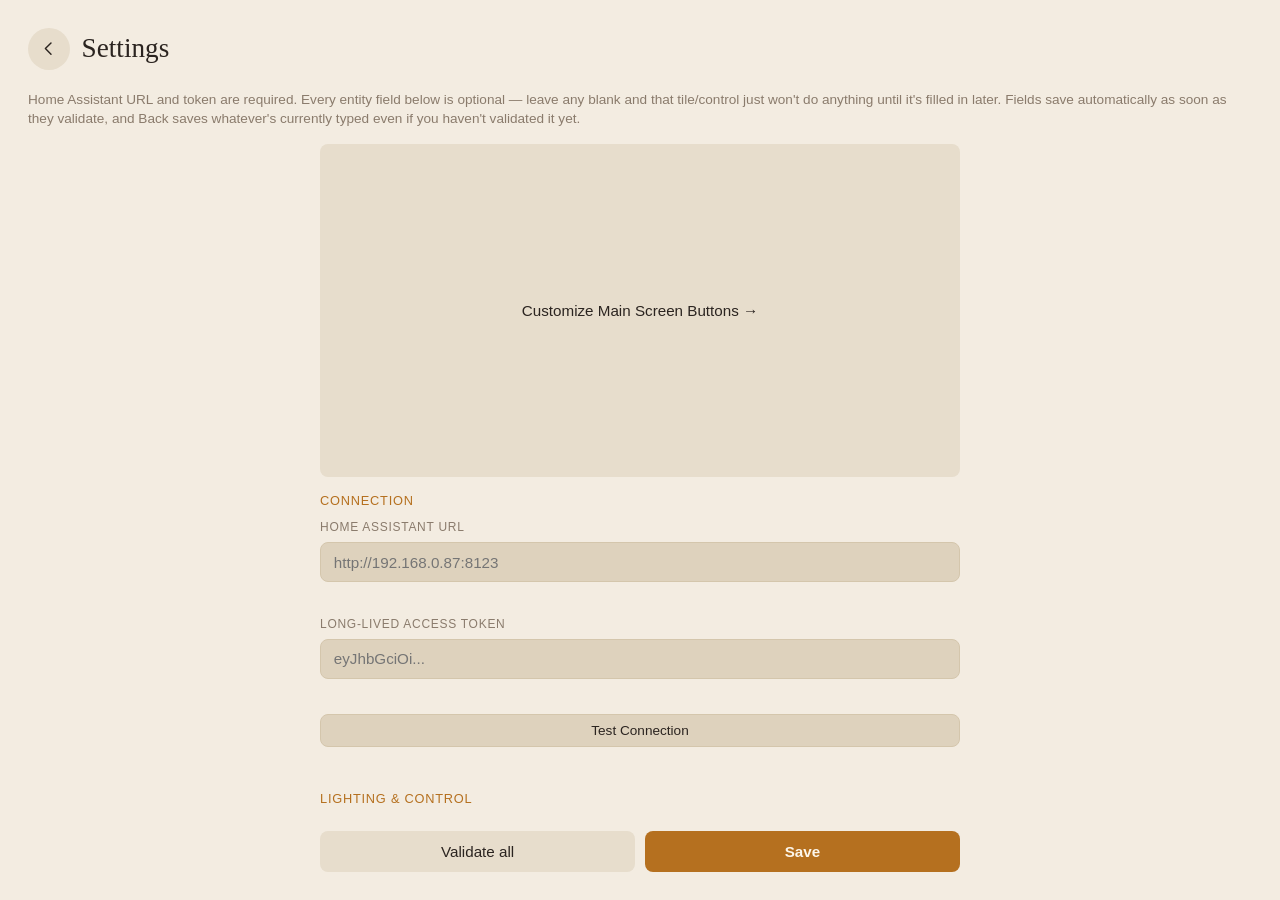
==== app/index.html @ 32ea3edb "Build the button-customization feature into the real app Implements the button-config-screen mockup:" ====
<!doctype html>
<html lang="en">
<head>
<meta charset="utf-8">
<meta name="viewport" content="width=device-width, initial-scale=1, maximum-scale=1, user-scalable=no">
<title>Kiosk Alarm Clock</title>
<link rel="stylesheet" href="css/tokens.css">
<style>
  .stage {
    position: relative;
    display: flex;
    flex-direction: column;
    width: 100%;
    height: 100vh;
    padding: clamp(1rem, 3vw, 2.25rem);
    background:
      radial-gradient(ellipse 70% 55% at 50% 32%, var(--panel-2) 0%, var(--ground) 72%);
    animation: fade-in 500ms ease-out both;
  }

  @media (prefers-reduced-motion: reduce) {
    .stage { animation: none; }
  }

  @keyframes fade-in {
    from { opacity: 0; }
    to { opacity: 1; }
  }

  /* ---------- status row ---------- */

  .status-row {
    display: flex;
    align-items: flex-start;
    justify-content: space-between;
    gap: 0.75rem;
  }

  .pills {
    display: flex;
    flex-wrap: wrap;
    gap: 0.5rem;
  }

  .status-actions {
    display: flex;
    align-items: center;
    gap: 0.5rem;
    flex: none;
  }

  .pill {
    display: inline-flex;
    align-items: center;
    gap: 0.4em;
    padding: 0.45em 0.85em 0.45em 0.65em;
    border-radius: 999px;
    background: var(--panel);
    color: var(--muted);
    font-size: clamp(0.75rem, 1.3vw, 0.95rem);
    letter-spacing: 0.02em;
    box-shadow: 0 1px 0 var(--shadow) inset, 0 2px 6px var(--shadow);
  }

  .pill svg { width: 1em; height: 1em; flex: none; }

  .pill--alarm {
    color: var(--ink);
    border: none;
    cursor: pointer;
    transition: transform 120ms ease, background 120ms ease;
  }
  .pill--alarm svg { color: var(--accent); }
  .pill--alarm:active { transform: translateY(1px); background: var(--panel-2); }

  .pill--vacation { opacity: 0.85; }
  .pill[hidden] { display: none; }

  .theme-toggle,
  .settings-btn {
    display: inline-flex;
    align-items: center;
    justify-content: center;
    width: clamp(2.4rem, 4.2vw, 3rem);
    height: clamp(2.4rem, 4.2vw, 3rem);
    border-radius: 999px;
    border: none;
    background: var(--panel);
    color: var(--accent);
    cursor: pointer;
    box-shadow: 0 1px 0 var(--shadow) inset, 0 2px 6px var(--shadow);
    flex: none;
  }

  .theme-toggle svg, .settings-btn svg { width: 55%; height: 55%; }
  .theme-toggle .icon-moon { display: none; }
  :root[data-theme="light"] .theme-toggle .icon-sun { display: block; }
  :root[data-theme="light"] .theme-toggle .icon-moon { display: none; }
  :root[data-theme="dark"] .theme-toggle .icon-sun { display: none; }
  :root[data-theme="dark"] .theme-toggle .icon-moon { display: block; }

  .theme-toggle:focus-visible,
  .settings-btn:focus-visible,
  .connection-status:focus-visible,
  .tile:focus-visible {
    outline: 2px solid var(--accent);
    outline-offset: 3px;
  }

  /* ---------- connection status ---------- */

  .connection-status {
    display: inline-flex;
    align-items: center;
    justify-content: center;
    width: clamp(2.4rem, 4.2vw, 3rem);
    height: clamp(2.4rem, 4.2vw, 3rem);
    border-radius: 999px;
    border: none;
    background: var(--panel);
    color: var(--accent);
    cursor: pointer;
    box-shadow: 0 1px 0 var(--shadow) inset, 0 2px 6px var(--shadow);
    flex: none;
  }

  .connection-status svg { width: 55%; height: 55%; }
  .connection-status .conn-icon-broken { display: none; }

  .connection-status[data-state="offline"] {
    color: var(--muted);
    animation: connection-pulse 2.4s ease-in-out infinite;
  }

  .connection-status[data-state="offline"] .conn-icon-normal { display: none; }
  .connection-status[data-state="offline"] .conn-icon-broken { display: block; }
  .connection-status[data-state="offline"] .conn-crack { stroke: var(--accent); }

  @media (prefers-reduced-motion: reduce) {
    .connection-status[data-state="offline"] { animation: none; }
  }

  @keyframes connection-pulse {
    0%, 100% { opacity: 1; }
    50% { opacity: 0.45; }
  }

  /* ---------- clock ---------- */

  .clock {
    display: flex;
    align-items: center;
    justify-content: center;
    gap: clamp(0.5rem, 1.6vw, 1.1rem);
    margin: auto 0;
    cursor: pointer;
    transition: transform 120ms ease;
  }

  .clock:active { transform: scale(0.99); }

  .clock:focus-visible {
    outline: 2px solid var(--accent);
    outline-offset: 6px;
    border-radius: 0.5rem;
  }

  .flap-group {
    display: flex;
    gap: clamp(0.35rem, 1vw, 0.6rem);
  }

  .flap-digit {
    position: relative;
    width: clamp(3rem, 17vw, 13.5rem);
    height: clamp(4.5rem, 27.4vw, 21.8rem);
    perspective: 60rem;
  }

  .flap-face {
    position: absolute;
    inset: 0;
    display: flex;
    align-items: center;
    justify-content: center;
    background: var(--panel);
    border-radius: 0.35rem;
    box-shadow: 0 6px 18px var(--shadow), inset 0 0 0 1px var(--hinge);
    backface-visibility: hidden;
    transform-origin: 50% 50%;
    will-change: transform;
  }

  .flap-face span {
    font-family: Georgia, "Noto Serif", "Times New Roman", serif;
    font-size: clamp(3rem, 17vw, 13.5rem);
    line-height: 1;
    color: var(--ink);
    font-variant-numeric: tabular-nums;
    text-shadow: 0 0 22px color-mix(in srgb, var(--accent) 28%, transparent);
  }

  .flap-digit::after {
    content: "";
    position: absolute;
    left: 0.15rem;
    right: 0.15rem;
    top: calc(50% - 1px);
    height: 2px;
    background: var(--hinge);
    z-index: 3;
    pointer-events: none;
  }

  .flap-face--top { transition: transform 150ms ease-in; }

  @media (prefers-reduced-motion: reduce) {
    .flap-face--top { transition: none; }
  }

  .colon {
    display: flex;
    flex-direction: column;
    gap: clamp(0.6rem, 2.2vw, 1.3rem);
    justify-content: center;
  }

  .colon span {
    width: clamp(0.5rem, 1.6vw, 0.9rem);
    height: clamp(0.5rem, 1.6vw, 0.9rem);
    border-radius: 999px;
    background: var(--accent);
    opacity: 0.85;
    animation: pulse 2s ease-in-out infinite;
  }

  @media (prefers-reduced-motion: reduce) {
    .colon span { animation: none; }
  }

  @keyframes pulse {
    0%, 100% { opacity: 0.85; }
    50% { opacity: 0.35; }
  }

  .meridiem {
    align-self: flex-end;
    margin-bottom: clamp(0.6rem, 2vw, 1.4rem);
    font-size: clamp(1rem, 2.2vw, 1.5rem);
    letter-spacing: 0.08em;
    color: var(--muted);
  }

  .date {
    text-align: center;
    margin: clamp(1.25rem, 5vh, 2.5rem) 0;
    font-size: clamp(0.9rem, 1.8vw, 1.15rem);
    letter-spacing: 0.06em;
    text-transform: uppercase;
    color: var(--muted);
  }

  /* ---------- buttons ---------- */

  .buttons {
    display: grid;
    grid-template-columns: repeat(6, minmax(0, 1fr));
    gap: clamp(0.5rem, 1.4vw, 1rem);
    max-width: 54rem;
    margin: 0 auto;
    width: 100%;
  }

  .tile {
    display: flex;
    flex-direction: column;
    align-items: center;
    justify-content: center;
    gap: 0.5rem;
    padding: clamp(0.7rem, 2vw, 1.1rem) 0.4rem;
    border: none;
    border-radius: 0.6rem;
    background: var(--panel);
    color: var(--ink);
    cursor: pointer;
    box-shadow: 0 1px 0 var(--shadow) inset, 0 3px 8px var(--shadow);
    transition: transform 120ms ease, background 120ms ease;
  }

  .tile:active {
    transform: translateY(2px) scale(0.98);
    background: var(--panel-2);
  }

  .tile svg {
    width: clamp(1.3rem, 3.4vw, 1.9rem);
    height: clamp(1.3rem, 3.4vw, 1.9rem);
    color: var(--accent);
  }

  .tile span {
    font-size: clamp(0.68rem, 1.4vw, 0.85rem);
    letter-spacing: 0.03em;
    color: var(--muted);
    text-align: center;
  }

  .buttons[data-connection="offline"] .tile {
    opacity: 0.42;
    filter: grayscale(0.5);
    pointer-events: none;
    transition: opacity 200ms ease, filter 200ms ease;
  }
</style>
</head>
<body>

<div class="stage">
  <div class="status-row">
    <div class="pills">
      <button class="pill pill--alarm" type="button" id="alarmPill" aria-label="Manage alarms">
        <svg viewBox="0 0 24 24" fill="none" stroke="currentColor" stroke-width="1.6" stroke-linecap="round" stroke-linejoin="round"><path d="M12 5a6 6 0 0 0-6 6c0 3.2-1 4.5-2 5.5h16c-1-1-2-2.3-2-5.5a6 6 0 0 0-6-6Z"></path><path d="M10.3 19.5a2 2 0 0 0 3.4 0"></path></svg>
        <span id="alarmPillText">No alarms enabled</span>
      </button>
      <button class="pill pill--alarm pill--vacation" type="button" id="skipPill" aria-label="Cancel skip" hidden>
        <svg viewBox="0 0 24 24" fill="none" stroke="currentColor" stroke-width="1.6" stroke-linecap="round" stroke-linejoin="round"><rect x="4" y="8" width="16" height="11" rx="1.5"></rect><path d="M9 8V6a3 3 0 0 1 3-3v0a3 3 0 0 1 3 3v2"></path></svg>
        <span id="skipPillText">Skipped</span>
      </button>
    </div>
    <div class="status-actions">
      <button class="connection-status" id="connectionStatus" type="button" data-state="online" aria-label="Home Assistant connection status">
        <svg class="conn-icon-normal" viewBox="0 0 24 24" fill="none" stroke="currentColor" stroke-width="1.6" stroke-linecap="round" stroke-linejoin="round">
          <path d="M4 11 12 4l8 7"></path>
          <path d="M6 10v8a1 1 0 0 0 1 1h10a1 1 0 0 0 1-1v-8"></path>
          <path d="M10 19v-5h4v5"></path>
        </svg>
        <svg class="conn-icon-broken" viewBox="0 0 24 24" fill="none" stroke="currentColor" stroke-width="1.6" stroke-linecap="round" stroke-linejoin="round">
          <path d="M4 11 12 4l8 7"></path>
          <path d="M6 10v8a1 1 0 0 0 1 1h10a1 1 0 0 0 1-1v-8"></path>
          <path d="M10 19v-5h4v5"></path>
          <path class="conn-crack" d="M13 4 10.5 9.5 13.5 12 10.5 16 13 21"></path>
        </svg>
      </button>
      <button class="settings-btn" id="settingsBtn" type="button" aria-label="Settings">
        <svg viewBox="0 0 24 24" fill="none" stroke="currentColor" stroke-width="1.6" stroke-linecap="round" stroke-linejoin="round"><circle cx="12" cy="12" r="3"></circle><path d="M19.4 15a1.7 1.7 0 0 0 .3 1.9l.1.1a2 2 0 1 1-2.8 2.8l-.1-.1a1.7 1.7 0 0 0-1.9-.3 1.7 1.7 0 0 0-1 1.5V21a2 2 0 1 1-4 0v-.1a1.7 1.7 0 0 0-1-1.6 1.7 1.7 0 0 0-1.9.3l-.1.1a2 2 0 1 1-2.8-2.8l.1-.1a1.7 1.7 0 0 0 .3-1.9 1.7 1.7 0 0 0-1.5-1H3a2 2 0 1 1 0-4h.1a1.7 1.7 0 0 0 1.6-1 1.7 1.7 0 0 0-.3-1.9l-.1-.1a2 2 0 1 1 2.8-2.8l.1.1a1.7 1.7 0 0 0 1.9.3H9a1.7 1.7 0 0 0 1-1.5V3a2 2 0 1 1 4 0v.1a1.7 1.7 0 0 0 1 1.5 1.7 1.7 0 0 0 1.9-.3l.1-.1a2 2 0 1 1 2.8 2.8l-.1.1a1.7 1.7 0 0 0-.3 1.9V9a1.7 1.7 0 0 0 1.5 1H21a2 2 0 1 1 0 4h-.1a1.7 1.7 0 0 0-1.5 1Z"></path></svg>
      </button>
      <button class="theme-toggle" id="themeToggle" type="button" aria-label="Toggle day and night display">
        <svg class="icon-sun" viewBox="0 0 24 24" fill="none" stroke="currentColor" stroke-width="1.6" stroke-linecap="round"><circle cx="12" cy="12" r="4.2"></circle><path d="M12 2.5v2.4M12 19.1v2.4M4.6 4.6l1.7 1.7M17.7 17.7l1.7 1.7M2.5 12h2.4M19.1 12h2.4M4.6 19.4l1.7-1.7M17.7 6.3l1.7-1.7"></path></svg>
        <svg class="icon-moon" viewBox="0 0 24 24" fill="none" stroke="currentColor" stroke-width="1.6" stroke-linecap="round" stroke-linejoin="round"><path d="M20 14.5A8.5 8.5 0 1 1 9.5 4a6.8 6.8 0 0 0 10.5 10.5Z"></path></svg>
      </button>
    </div>
  </div>

  <div class="clock" id="clockLink" role="button" tabindex="0" aria-label="Manage alarms" aria-live="off">
    <div class="flap-group" id="hourGroup"></div>
    <div class="colon"><span></span><span></span></div>
    <div class="flap-group" id="minuteGroup"></div>
    <div class="meridiem" id="meridiem">AM</div>
  </div>

  <p class="date" id="date">Friday, August 7</p>

  <nav class="buttons" id="buttons"></nav>
</div>

<script src="js/config-store.js"></script>
<script src="js/icons.js"></script>
<script src="js/ha-client.js"></script>
<script src="js/main.js"></script>
</body>
</html>
---- app/css/tokens.css ----
/* Shared split-flap / warm-amber token system. Every screen loads this
   before its own <style> block. See README.md "Mockups" section — new
   screens should reuse these tokens rather than inventing a new look. */

:root {
  --ground: #14110e;
  --panel: #211b16;
  --panel-2: #2a221c;
  --panel-3: #332a22;
  --ink: #f4e9d8;
  --muted: #93857a;
  --accent: #f2a93b;
  --accent-ink: #1a1209;
  --hinge: #0b0908;
  --shadow: rgba(0, 0, 0, 0.55);
}

@media (prefers-color-scheme: light) {
  :root:not([data-theme="dark"]) {
    --ground: #f3ece1;
    --panel: #e7ddcc;
    --panel-2: #ded2bd;
    --panel-3: #d4c6ac;
    --ink: #2b2420;
    --muted: #8a7b6c;
    --accent: #b5701f;
    --accent-ink: #fdf6ea;
    --hinge: #c9baa4;
    --shadow: rgba(60, 45, 25, 0.18);
  }
}

:root[data-theme="light"] {
  --ground: #f3ece1;
  --panel: #e7ddcc;
  --panel-2: #ded2bd;
  --panel-3: #d4c6ac;
  --ink: #2b2420;
  --muted: #8a7b6c;
  --accent: #b5701f;
  --accent-ink: #fdf6ea;
  --hinge: #c9baa4;
  --shadow: rgba(60, 45, 25, 0.18);
}

:root[data-theme="dark"] {
  --ground: #14110e;
  --panel: #211b16;
  --panel-2: #2a221c;
  --panel-3: #332a22;
  --ink: #f4e9d8;
  --muted: #93857a;
  --accent: #f2a93b;
  --accent-ink: #1a1209;
  --hinge: #0b0908;
  --shadow: rgba(0, 0, 0, 0.55);
}

* { box-sizing: border-box; }

body {
  margin: 0;
  min-height: 100vh;
  background: var(--ground);
  color: var(--ink);
  font-family: -apple-system, "Segoe UI", Roboto, "Noto Sans", sans-serif;
  overflow: hidden;
}

button { font: inherit; color: inherit; }
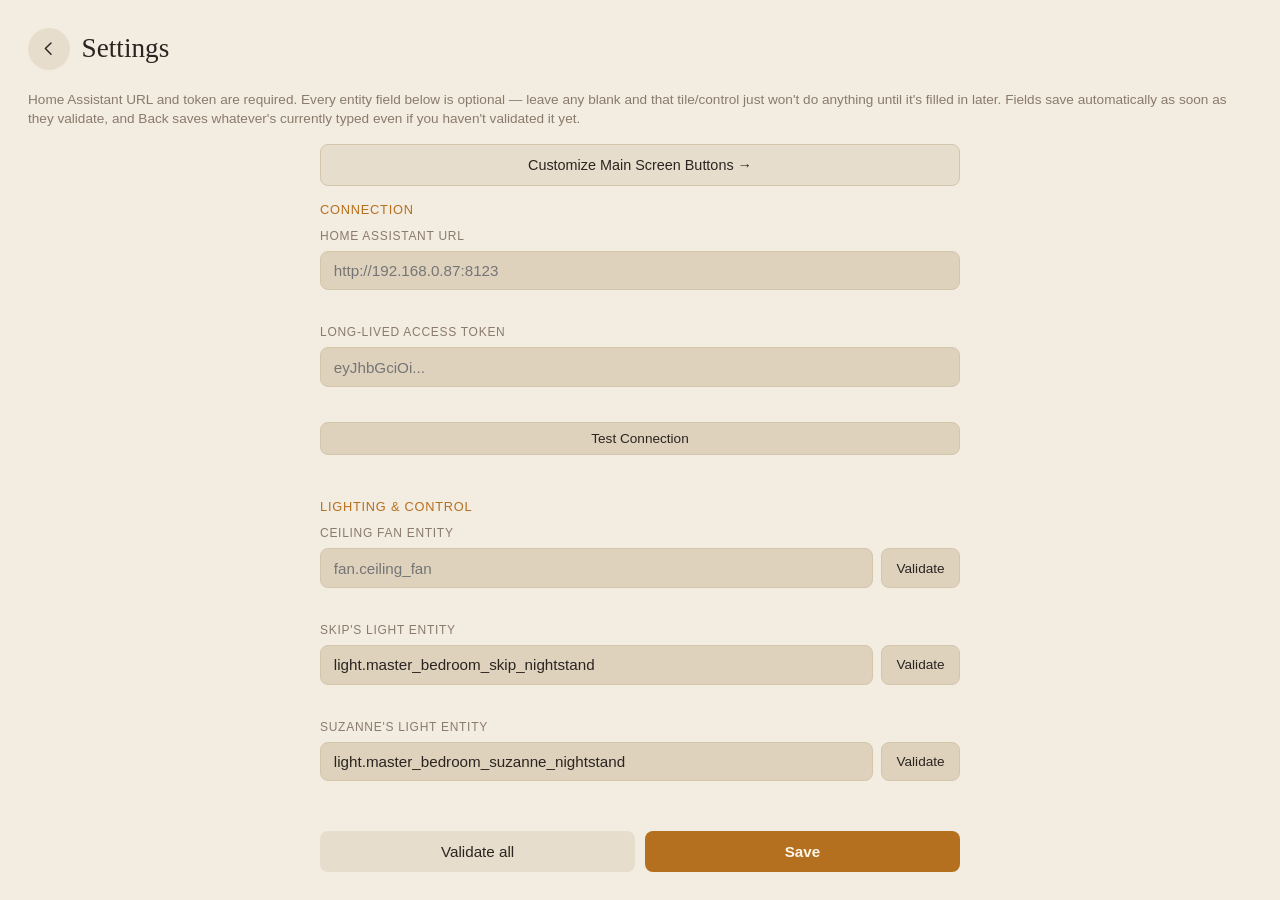
==== commit 65e8ff9c: "Add occupancy status pill; log 3 more backlog items Main screen now shows a small pill next to the a" ====
--- a/app/index.html
+++ b/app/index.html
@@ -76,6 +76,13 @@
   .pill--vacation { opacity: 0.85; }
   .pill[hidden] { display: none; }
 
+  /* Diagnostic, not interactive — lets Skip glance at the clock and see
+     why a smart-skipped alarm didn't ring. Muted/default when clear;
+     accent-colored (matching the other "notable" pills) when the
+     automation's fail-open occupancy check would currently skip. */
+  .pill--occupancy[data-state="occupied"] { color: var(--ink); }
+  .pill--occupancy[data-state="occupied"] svg { color: var(--accent); }
+
   .theme-toggle,
   .settings-btn {
     display: inline-flex;
@@ -326,6 +333,10 @@
         <svg viewBox="0 0 24 24" fill="none" stroke="currentColor" stroke-width="1.6" stroke-linecap="round" stroke-linejoin="round"><rect x="4" y="8" width="16" height="11" rx="1.5"></rect><path d="M9 8V6a3 3 0 0 1 3-3v0a3 3 0 0 1 3 3v2"></path></svg>
         <span id="skipPillText">Skipped</span>
       </button>
+      <div class="pill pill--occupancy" id="occupancyPill" aria-label="Bedroom occupancy status">
+        <svg viewBox="0 0 24 24" fill="none" stroke="currentColor" stroke-width="1.6" stroke-linecap="round" stroke-linejoin="round"><circle cx="12" cy="8" r="3.2"></circle><path d="M5 20c0-4.2 3.1-6.5 7-6.5s7 2.3 7 6.5"></path></svg>
+        <span id="occupancyPillText">Occupancy —</span>
+      </div>
     </div>
     <div class="status-actions">
       <button class="connection-status" id="connectionStatus" type="button" data-state="online" aria-label="Home Assistant connection status">
--- a/app/css/tokens.css
+++ b/app/css/tokens.css
@@ -58,6 +58,8 @@
 
 * { box-sizing: border-box; }
 
+html { overscroll-behavior-y: none; }
+
 body {
   margin: 0;
   min-height: 100vh;
@@ -65,6 +67,7 @@
   color: var(--ink);
   font-family: -apple-system, "Segoe UI", Roboto, "Noto Sans", sans-serif;
   overflow: hidden;
+  overscroll-behavior-y: none;
 }
 
 button { font: inherit; color: inherit; }
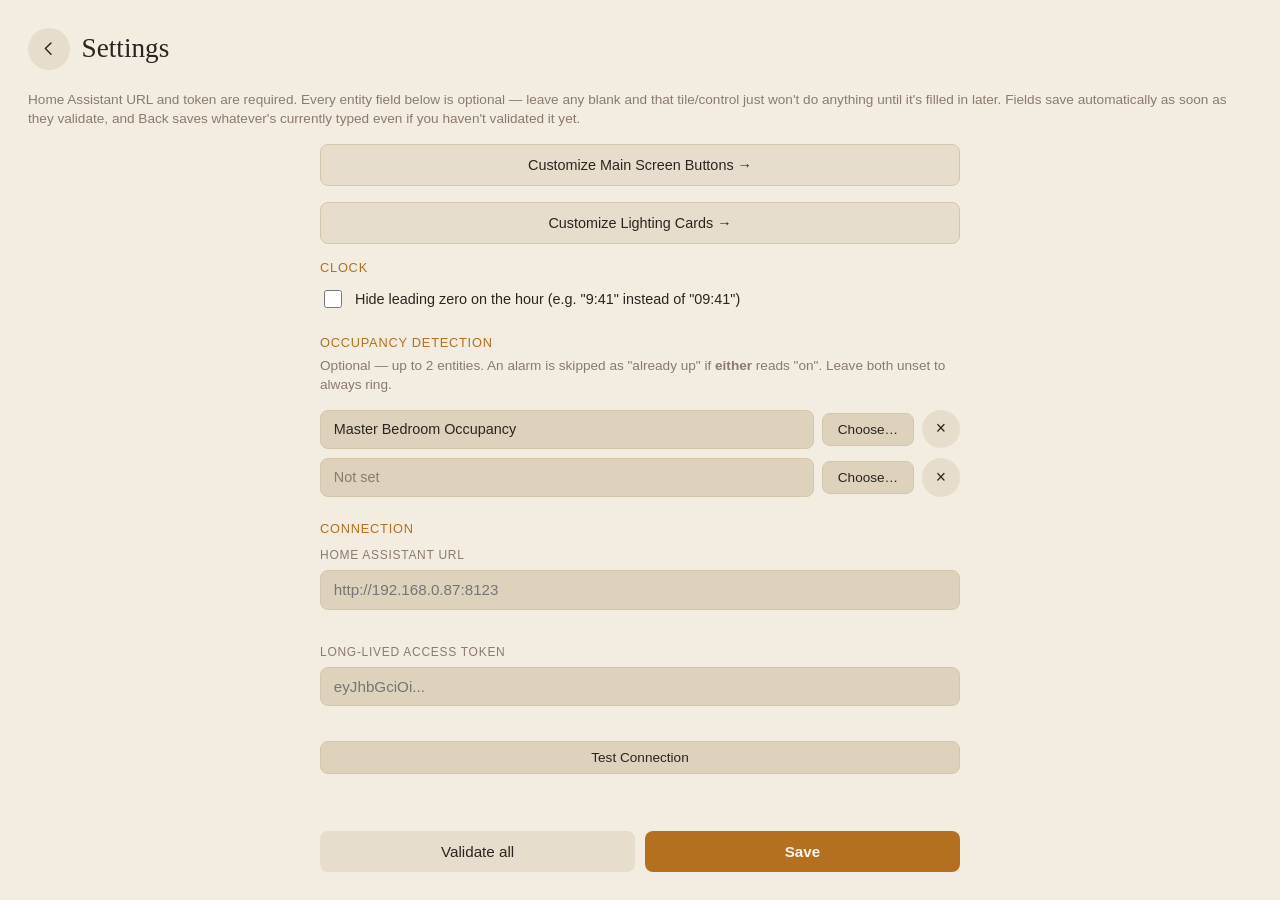
==== commit f605125a: "Bigger flip-clock digits, hide-leading-zero option, per-alarm occupancy override - Main clock: large" ====
--- a/app/index.html
+++ b/app/index.html
@@ -179,8 +179,8 @@
 
   .flap-digit {
     position: relative;
-    width: clamp(3rem, 17vw, 13.5rem);
-    height: clamp(4.5rem, 27.4vw, 21.8rem);
+    width: clamp(3.4rem, 19.5vw, 15.5rem);
+    height: clamp(5.2rem, 31.5vw, 25.2rem);
     perspective: 60rem;
   }
 
@@ -200,7 +200,7 @@
 
   .flap-face span {
     font-family: Georgia, "Noto Serif", "Times New Roman", serif;
-    font-size: clamp(3rem, 17vw, 13.5rem);
+    font-size: clamp(4.5rem, 26.25vw, 21.25rem);
     line-height: 1;
     color: var(--ink);
     font-variant-numeric: tabular-nums;
--- a/app/css/tokens.css
+++ b/app/css/tokens.css
@@ -3,6 +3,17 @@
    screens should reuse these tokens rather than inventing a new look. */
 
 :root {
+  /* Without this, Android WebView's "Force Dark" heuristic sees a page
+     with no color-scheme opt-in and starts algorithmically relighting
+     colors it guesses are "dark text on white" — even ones the app
+     fully controls itself (see .dial-face/.dial-number in alarms.html:
+     a saturated test color like red passed through untouched, but a
+     neutral dark brown got auto-lightened to gray on Fully Kiosk,
+     2026-08-16). Declaring both schemes here tells the engine this page
+     already handles its own theming and to leave rendered colors alone.
+  */
+  color-scheme: light dark;
+
   --ground: #14110e;
   --panel: #211b16;
   --panel-2: #2a221c;
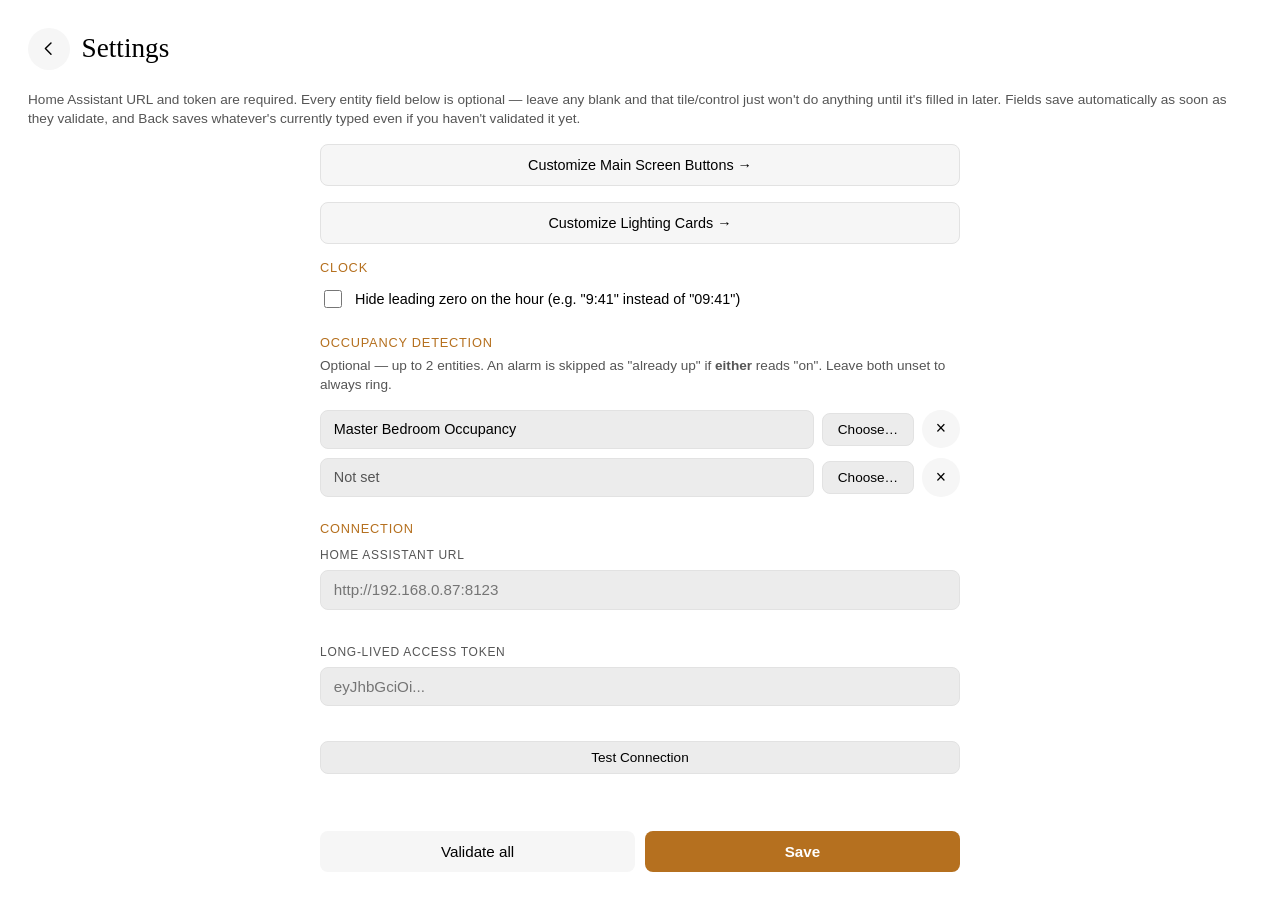
==== commit 74455b2f: "Bigger icons/labels, HA-driven day/night theme - Double icon and label font sizes on both the top st" ====
--- a/app/index.html
+++ b/app/index.html
@@ -57,7 +57,7 @@
     border-radius: 999px;
     background: var(--panel);
     color: var(--muted);
-    font-size: clamp(0.75rem, 1.3vw, 0.95rem);
+    font-size: clamp(1.5rem, 2.6vw, 1.9rem);
     letter-spacing: 0.02em;
     box-shadow: 0 1px 0 var(--shadow) inset, 0 2px 6px var(--shadow);
   }
@@ -88,8 +88,8 @@
     display: inline-flex;
     align-items: center;
     justify-content: center;
-    width: clamp(2.4rem, 4.2vw, 3rem);
-    height: clamp(2.4rem, 4.2vw, 3rem);
+    width: clamp(3.2rem, 5.5vw, 4rem);
+    height: clamp(3.2rem, 5.5vw, 4rem);
     border-radius: 999px;
     border: none;
     background: var(--panel);
@@ -120,8 +120,8 @@
     display: inline-flex;
     align-items: center;
     justify-content: center;
-    width: clamp(2.4rem, 4.2vw, 3rem);
-    height: clamp(2.4rem, 4.2vw, 3rem);
+    width: clamp(3.2rem, 5.5vw, 4rem);
+    height: clamp(3.2rem, 5.5vw, 4rem);
     border-radius: 999px;
     border: none;
     background: var(--panel);
@@ -282,9 +282,9 @@
     display: flex;
     flex-direction: column;
     align-items: center;
-    justify-content: center;
-    gap: 0.5rem;
-    padding: clamp(0.7rem, 2vw, 1.1rem) 0.4rem;
+    justify-content: flex-start;
+    gap: 0.7rem;
+    padding: clamp(0.9rem, 2.4vw, 1.3rem) 0.4rem clamp(0.5rem, 1.4vw, 0.8rem);
     border: none;
     border-radius: 0.6rem;
     background: var(--panel);
@@ -300,13 +300,13 @@
   }
 
   .tile svg {
-    width: clamp(1.3rem, 3.4vw, 1.9rem);
-    height: clamp(1.3rem, 3.4vw, 1.9rem);
+    width: clamp(2.6rem, 6.8vw, 3.8rem);
+    height: clamp(2.6rem, 6.8vw, 3.8rem);
     color: var(--accent);
   }
 
   .tile span {
-    font-size: clamp(0.68rem, 1.4vw, 0.85rem);
+    font-size: clamp(1.36rem, 2.8vw, 1.7rem);
     letter-spacing: 0.03em;
     color: var(--muted);
     text-align: center;
--- a/app/css/tokens.css
+++ b/app/css/tokens.css
@@ -14,56 +14,63 @@
   */
   color-scheme: light dark;
 
-  --ground: #14110e;
-  --panel: #211b16;
-  --panel-2: #2a221c;
-  --panel-3: #332a22;
-  --ink: #f4e9d8;
-  --muted: #93857a;
-  --accent: #f2a93b;
+  /* "Dark" doubles as the bedside night theme (see main.js's HA-driven
+     refreshTheme) — deliberately near-black with the flap cards barely
+     lifted off the background, and gray (not white) digits, so it reads
+     as dim rather than glowing at 2am. See README's day/night section
+     (2026-08-19) for the sunset/sunrise wiring. */
+  --ground: #0b0a08;
+  --panel: #110f0c;
+  --panel-2: #161310;
+  --panel-3: #1b1712;
+  --ink: #6e6a63;
+  --muted: #46433c;
+  --accent: #b5762a;
   --accent-ink: #1a1209;
-  --hinge: #0b0908;
+  --hinge: #050403;
   --shadow: rgba(0, 0, 0, 0.55);
 }
 
 @media (prefers-color-scheme: light) {
   :root:not([data-theme="dark"]) {
-    --ground: #f3ece1;
-    --panel: #e7ddcc;
-    --panel-2: #ded2bd;
-    --panel-3: #d4c6ac;
-    --ink: #2b2420;
-    --muted: #8a7b6c;
+    /* "Light" doubles as the daytime theme — plain black-on-white, the
+       opposite extreme from the dim night theme above. */
+    --ground: #ffffff;
+    --panel: #f6f6f6;
+    --panel-2: #ececec;
+    --panel-3: #e2e2e2;
+    --ink: #000000;
+    --muted: #555555;
     --accent: #b5701f;
-    --accent-ink: #fdf6ea;
-    --hinge: #c9baa4;
-    --shadow: rgba(60, 45, 25, 0.18);
+    --accent-ink: #ffffff;
+    --hinge: #d8d8d8;
+    --shadow: rgba(0, 0, 0, 0.12);
   }
 }
 
 :root[data-theme="light"] {
-  --ground: #f3ece1;
-  --panel: #e7ddcc;
-  --panel-2: #ded2bd;
-  --panel-3: #d4c6ac;
-  --ink: #2b2420;
-  --muted: #8a7b6c;
+  --ground: #ffffff;
+  --panel: #f6f6f6;
+  --panel-2: #ececec;
+  --panel-3: #e2e2e2;
+  --ink: #000000;
+  --muted: #555555;
   --accent: #b5701f;
-  --accent-ink: #fdf6ea;
-  --hinge: #c9baa4;
-  --shadow: rgba(60, 45, 25, 0.18);
+  --accent-ink: #ffffff;
+  --hinge: #d8d8d8;
+  --shadow: rgba(0, 0, 0, 0.12);
 }
 
 :root[data-theme="dark"] {
-  --ground: #14110e;
-  --panel: #211b16;
-  --panel-2: #2a221c;
-  --panel-3: #332a22;
-  --ink: #f4e9d8;
-  --muted: #93857a;
-  --accent: #f2a93b;
+  --ground: #0b0a08;
+  --panel: #110f0c;
+  --panel-2: #161310;
+  --panel-3: #1b1712;
+  --ink: #6e6a63;
+  --muted: #46433c;
+  --accent: #b5762a;
   --accent-ink: #1a1209;
-  --hinge: #0b0908;
+  --hinge: #050403;
   --shadow: rgba(0, 0, 0, 0.55);
 }
 
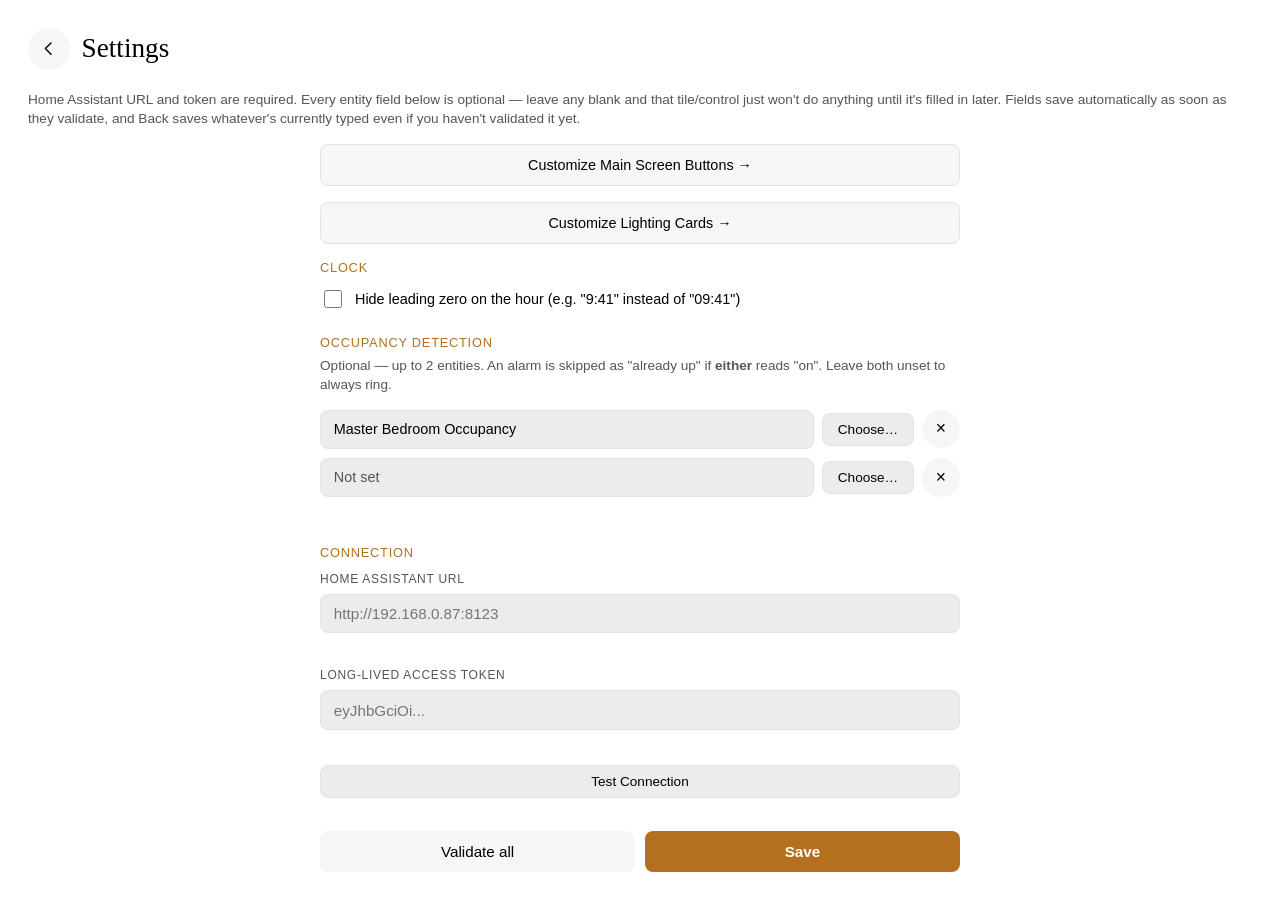
==== commit f0c769d6: "Snooze tile becomes a snooze status tile: countdown while snoozed, tap to cancel Co-Authored-By: Cla" ====
--- a/app/index.html
+++ b/app/index.html
@@ -73,15 +73,126 @@
   .pill--alarm svg { color: var(--accent); }
   .pill--alarm:active { transform: translateY(1px); background: var(--panel-2); }
 
-  .pill--vacation { opacity: 0.85; }
   .pill[hidden] { display: none; }
 
-  /* Diagnostic, not interactive — lets Skip glance at the clock and see
-     why a smart-skipped alarm didn't ring. Muted/default when clear;
-     accent-colored (matching the other "notable" pills) when the
-     automation's fail-open occupancy check would currently skip. */
+  /* Lets Skip glance at the clock and see why a smart-skipped alarm
+     didn't ring. Muted/default when clear; accent-colored (matching the
+     other "notable" pills) when the automation's fail-open occupancy
+     check would currently skip. Tapping opens the per-entity breakdown. */
+  .pill--occupancy {
+    border: none;
+    cursor: pointer;
+    transition: transform 120ms ease, background 120ms ease;
+  }
+  .pill--occupancy:active { transform: translateY(1px); background: var(--panel-2); }
   .pill--occupancy[data-state="occupied"] { color: var(--ink); }
   .pill--occupancy[data-state="occupied"] svg { color: var(--accent); }
+
+  /* ---------- occupancy detail popup (same backdrop/dialog pattern as
+     lighting.html's dimmer popup) ---------- */
+  .backdrop {
+    position: fixed;
+    inset: 0;
+    background: color-mix(in srgb, var(--hinge) 55%, transparent);
+    display: flex;
+    align-items: center;
+    justify-content: center;
+    opacity: 0;
+    pointer-events: none;
+    transition: opacity 160ms ease;
+    z-index: 10;
+  }
+  .backdrop.is-open { opacity: 1; pointer-events: auto; }
+
+  .dialog {
+    width: min(34rem, 90vw);
+    max-height: 88vh;
+    overflow-y: auto;
+    background: var(--panel);
+    color: var(--ink);
+    border-radius: 1rem;
+    padding: clamp(1.2rem, 2.4vw, 1.75rem);
+    box-shadow: 0 20px 50px var(--shadow);
+    transform: scale(0.94) translateY(10px);
+    opacity: 0;
+    transition: transform 160ms ease, opacity 160ms ease;
+  }
+  .backdrop.is-open .dialog { transform: scale(1) translateY(0); opacity: 1; }
+
+  @media (prefers-reduced-motion: reduce) {
+    .backdrop, .dialog { transition: none; }
+  }
+
+  .dialog h2 {
+    margin: 0 0 0.35rem;
+    font-family: Georgia, "Noto Serif", "Times New Roman", serif;
+    font-size: clamp(1.4rem, 2.6vw, 1.8rem);
+    font-weight: 400;
+  }
+
+  .occ-verdict {
+    margin: 0 0 1rem;
+    color: var(--muted);
+    font-size: clamp(1rem, 1.8vw, 1.2rem);
+  }
+  .occ-verdict[data-state="occupied"] { color: var(--accent); }
+
+  .occ-list { list-style: none; margin: 0 0 1rem; padding: 0; }
+
+  .occ-row {
+    display: flex;
+    align-items: center;
+    gap: 1rem;
+    padding: 0.8rem 0;
+    border-top: 1px solid var(--panel-2);
+  }
+  .occ-row:first-child { border-top: none; }
+
+  .occ-name { flex: 1; min-width: 0; }
+  .occ-name strong {
+    display: block;
+    font-weight: 500;
+    font-size: clamp(1.1rem, 2vw, 1.35rem);
+  }
+  .occ-name small {
+    display: block;
+    color: var(--muted);
+    font-size: 0.9rem;
+    overflow-wrap: anywhere;
+  }
+
+  .occ-state {
+    flex: none;
+    text-align: right;
+    font-size: clamp(1rem, 1.8vw, 1.2rem);
+    color: var(--muted);
+  }
+  .occ-state strong { display: block; font-weight: 600; }
+  .occ-state small { display: block; font-size: 0.85rem; }
+  .occ-state[data-state="on"] strong { color: var(--accent); }
+
+  .occ-note {
+    margin: 0 0 1rem;
+    padding: 0.75rem 0.9rem;
+    border-radius: 0.6rem;
+    background: var(--panel-2);
+    color: var(--ink);
+    font-size: 0.95rem;
+    line-height: 1.4;
+  }
+  .occ-note[hidden] { display: none; }
+
+  .dialog-done {
+    width: 100%;
+    padding: 1rem;
+    border: none;
+    border-radius: 0.75rem;
+    background: var(--accent);
+    color: var(--accent-ink);
+    font-size: 1.1rem;
+    font-weight: 600;
+    cursor: pointer;
+  }
 
   .theme-toggle,
   .settings-btn {
@@ -318,6 +429,18 @@
     pointer-events: none;
     transition: opacity 200ms ease, filter 200ms ease;
   }
+
+  /* Skip Tonight while a skip is active — reuses the same filled-swatch
+     "selected" look as .icon-swatch.is-selected (buttons.html) instead of a
+     separate banner/pill. --accent-ink already flips per theme (near-black
+     in night mode, white in day mode), so no extra theme handling needed. */
+  .tile.is-skipping,
+  .tile.is-snoozing { background: var(--accent); }
+  .tile.is-skipping svg,
+  .tile.is-skipping span,
+  .tile.is-snoozing svg,
+  .tile.is-snoozing span { color: var(--accent-ink); }
+  .tile.is-snoozing span { font-variant-numeric: tabular-nums; }
 </style>
 </head>
 <body>
@@ -329,14 +452,10 @@
         <svg viewBox="0 0 24 24" fill="none" stroke="currentColor" stroke-width="1.6" stroke-linecap="round" stroke-linejoin="round"><path d="M12 5a6 6 0 0 0-6 6c0 3.2-1 4.5-2 5.5h16c-1-1-2-2.3-2-5.5a6 6 0 0 0-6-6Z"></path><path d="M10.3 19.5a2 2 0 0 0 3.4 0"></path></svg>
         <span id="alarmPillText">No alarms enabled</span>
       </button>
-      <button class="pill pill--alarm pill--vacation" type="button" id="skipPill" aria-label="Cancel skip" hidden>
-        <svg viewBox="0 0 24 24" fill="none" stroke="currentColor" stroke-width="1.6" stroke-linecap="round" stroke-linejoin="round"><rect x="4" y="8" width="16" height="11" rx="1.5"></rect><path d="M9 8V6a3 3 0 0 1 3-3v0a3 3 0 0 1 3 3v2"></path></svg>
-        <span id="skipPillText">Skipped</span>
-      </button>
-      <div class="pill pill--occupancy" id="occupancyPill" aria-label="Bedroom occupancy status">
+      <button class="pill pill--occupancy" type="button" id="occupancyPill" aria-label="Occupancy status — show tracked sensors">
         <svg viewBox="0 0 24 24" fill="none" stroke="currentColor" stroke-width="1.6" stroke-linecap="round" stroke-linejoin="round"><circle cx="12" cy="8" r="3.2"></circle><path d="M5 20c0-4.2 3.1-6.5 7-6.5s7 2.3 7 6.5"></path></svg>
         <span id="occupancyPillText">Occupancy —</span>
-      </div>
+      </button>
     </div>
     <div class="status-actions">
       <button class="connection-status" id="connectionStatus" type="button" data-state="online" aria-label="Home Assistant connection status">
@@ -374,6 +493,16 @@
   <nav class="buttons" id="buttons"></nav>
 </div>
 
+<div class="backdrop" id="occupancyBackdrop">
+  <div class="dialog" role="dialog" aria-modal="true" aria-labelledby="occupancyDialogTitle">
+    <h2 id="occupancyDialogTitle">Occupancy</h2>
+    <p class="occ-verdict" id="occupancyVerdict">Checking…</p>
+    <ul class="occ-list" id="occupancyList"></ul>
+    <p class="occ-note" id="occupancyNote" hidden></p>
+    <button class="dialog-done" id="occupancyDoneBtn" type="button">Done</button>
+  </div>
+</div>
+
 <script src="js/config-store.js"></script>
 <script src="js/icons.js"></script>
 <script src="js/ha-client.js"></script>
